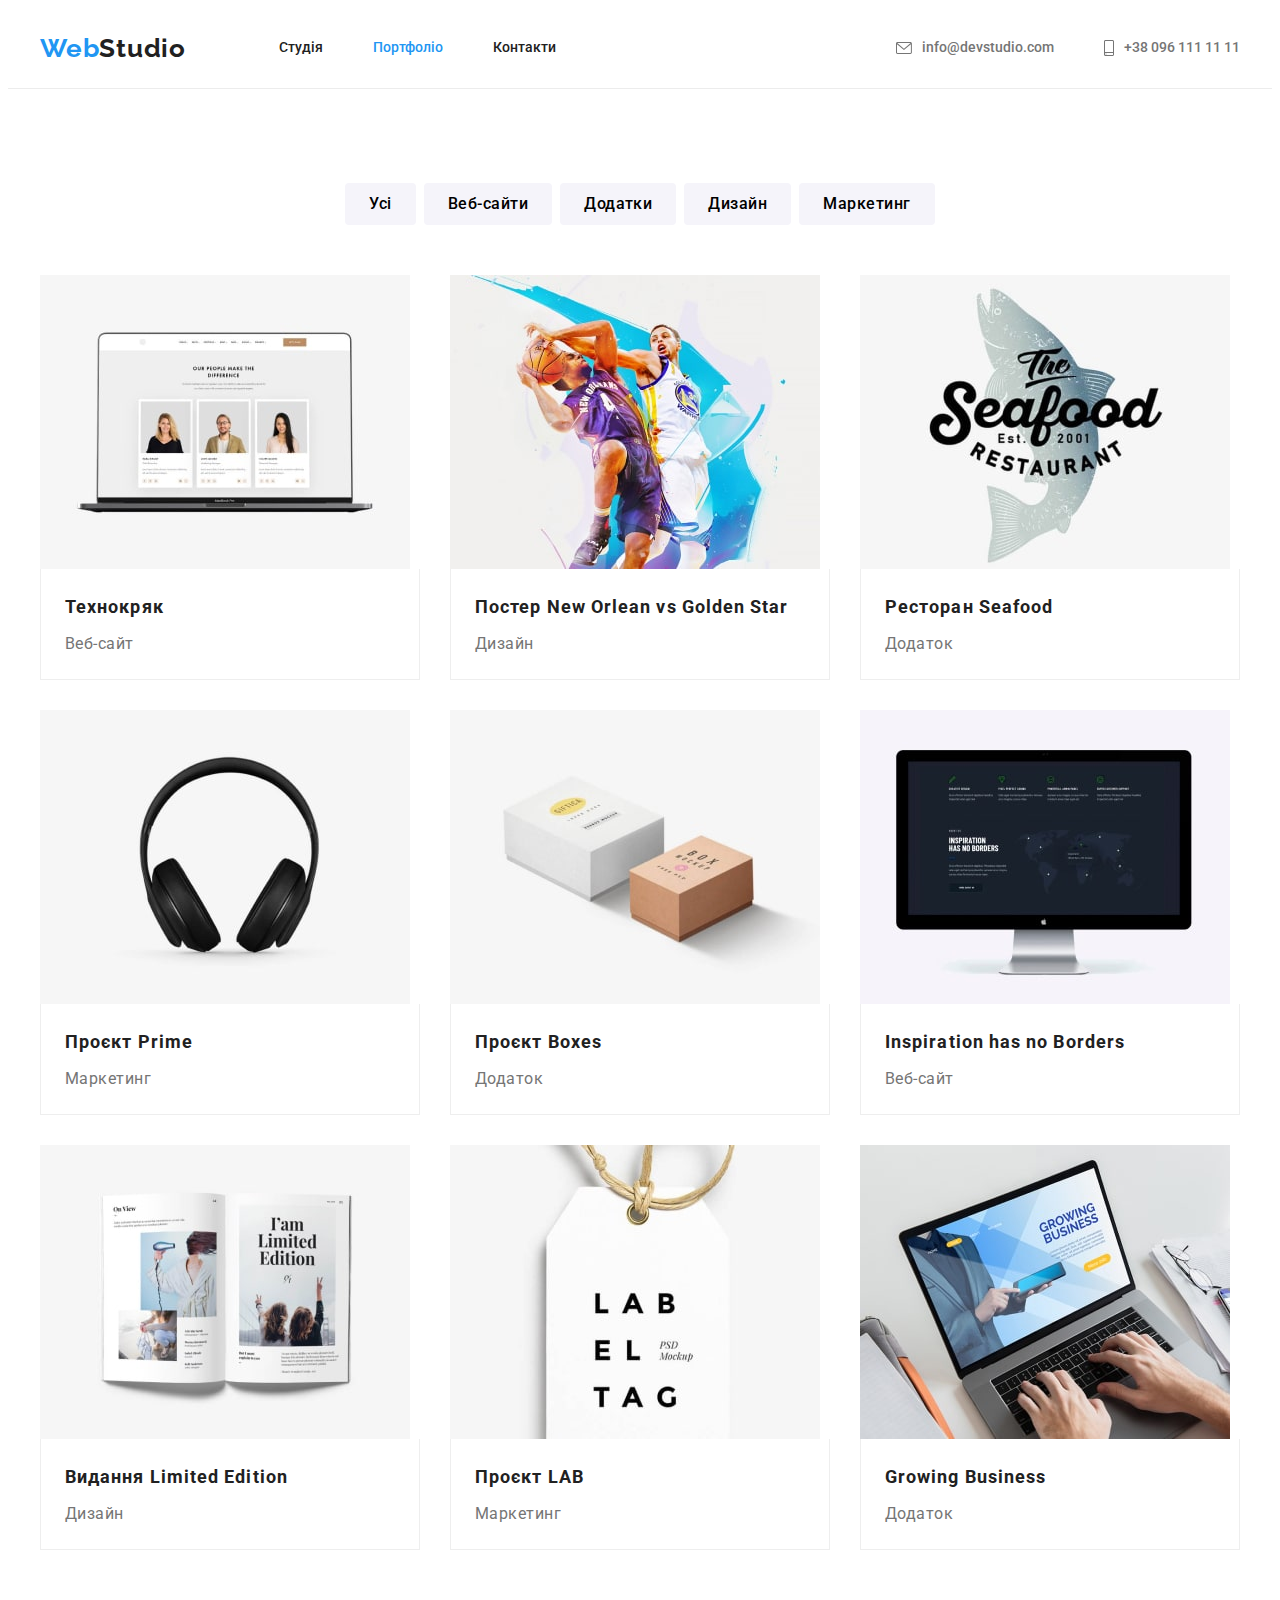
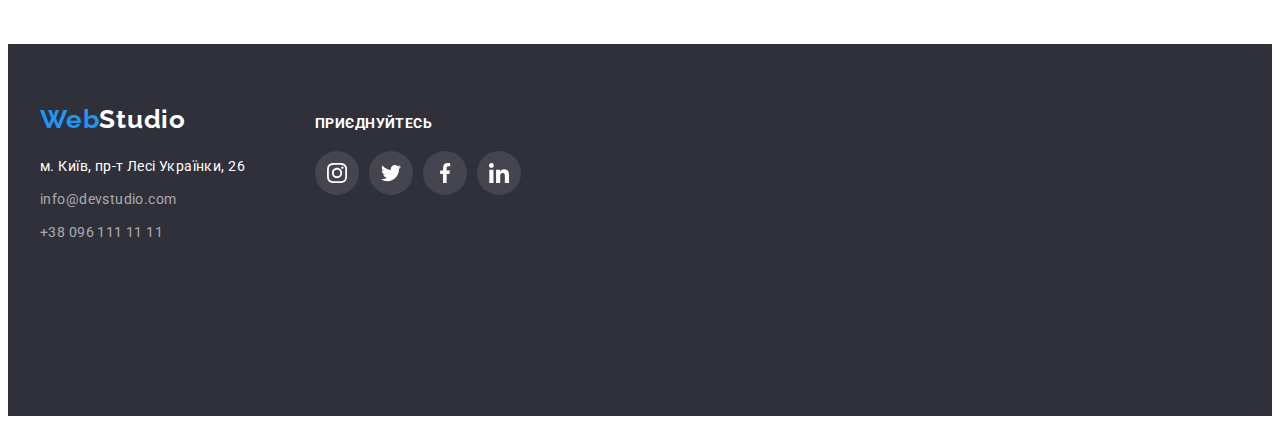
==== portfolio.html @ f84f70e6 "add files" ====
<!DOCTYPE html>
<html lang="uk">
  <head>
    <meta charset="UTF-8" />
    <meta http-equiv="X-UA-Compatible" content="IE=edge" />
    <meta name="viewport" content="width=device-width, initial-scale=1.0" />
    <title>Портфоліо</title>
    <link rel="preconnect" href="https://fonts.googleapis.com" />
    <link rel="preconnect" href="https://fonts.gstatic.com" crossorigin />
    <link
      href="https://fonts.googleapis.com/css2?family=Raleway:wght@700&family=Roboto:wght@400;500;700;900&display=swap"
      rel="stylesheet"
    />
    <link
      rel="stylesheet"
      href="https://cdnjs.cloudflare.com/ajax/libs/modern-normalize/1.1.0/modern-normalize.min.css"
      integrity="sha512-wpPYUAdjBVSE4KJnH1VR1HeZfpl1ub8YT/NKx4PuQ5NmX2tKuGu6U/JRp5y+Y8XG2tV+wKQpNHVUX03MfMFn9Q=="
      crossorigin="anonymous"
      referrerpolicy="no-referrer"
    />
    <link rel="stylesheet" href="./css/styles.css" />
  </head>
  <body>
    <!------------------header------------------->
    <header class="header">
      <div class="container main-nav">
        <nav class="header-navigation main-nav">
          <a class="header-logo" href="./index.html"
            ><span class="part-logo">Web</span>Studio</a
          >
          <ul class="nav-list list">
            <li class="nav-item">
              <a href="./index.html" class="nav-link">Студія</a>
            </li>
            <li class="nav-item">
              <a href="./portfolio.html" class="nav-link current">Портфоліо</a>
            </li>
            <li class="nav-item"><a href="#" class="nav-link">Контакти</a></li>
          </ul>
        </nav>
        <!-------------------contacts header------------------->
        <ul class="header-list list">
          <li class="header-item">
            <a class="header-link" href="mailto:info@devstudio.com">
              <svg class="icon-mail" width="16px" height="12px">
                <use href="./image/symbol-defs.svg#icon-envelope-hover"></use>
              </svg>
              info@devstudio.com</a>
          </li>
          <li class="header-item"> 
            <a class="header-link" href="tel:+380961111111">
              <svg class="icon-smartphone" width="10px" height="16px">
                <use href="./image/symbol-defs.svg#icon-smartphone"></use>
              </svg>
              +38 096 111 11 11</a>
          </li>
        </ul>
      </div>
    </header>
    <main>
      <!------------------section main------------------->
      <section class="section">
        <div class="container">
          <h1 class="visually-hidden">Портфоліо</h1>
          <ul class="list-btn list">
            <li class="item-btn">
              <button type="button" class="btn-filter">Усі</button>
            </li>
            <li class="item-btn">
              <button type="button" class="btn-filter">Веб-сайти</button>
            </li>
            <li class="item-btn">
              <button type="button" class="btn-filter">Додатки</button>
            </li>
            <li class="item-btn">
              <button type="button" class="btn-filter">Дизайн</button>
            </li>
            <li class="item-btn">
              <button type="button" class="btn-filter">Маркетинг</button>
            </li>
          </ul>
          <ul class="list-projects list">
            <li class="item-projects">
              <a class="link-projects" href="#">
                <img src="./image/laptop.jpg" alt="ноутбук" width="370" />
                <div class="cart-content">
                  <h2 class="subtitle-projects title">Технокряк</h2>
                  <p class="text-projects text">Веб-сайт</p>
                </div>
              </a>
            </li>
            <li class="item-projects">
              <a class="link-projects" href="#">
                <img
                  src="./image/players.jpg"
                  alt="два баскетболіста"
                  width="370"
                />
                <div class="cart-content">
                  <h2 class="subtitle-projects title">
                    Постер New Orlean vs Golden Star
                  </h2>
                  <p class="text-projects text">Дизайн</p>
                </div>
              </a>
            </li>
            <li class="item-projects">
              <a class="link-projects" href="#">
                <img
                  src="./image/logotitle.jpg"
                  alt="логотип ресторану"
                  width="370"
                />
                <div class="cart-content">
                  <h2 class="subtitle-projects title">Ресторан Seafood</h2>
                  <p class="text-projects text">Додаток</p>
                </div>
              </a>
            </li>
            <li class="item-projects">
              <a class="link-projects" href="#">
                <img src="./image/headphones.jpg" alt="навушники" width="370" />
                <div class="cart-content">
                  <h2 class="subtitle-projects title">Проєкт Prime</h2>
                  <p class="text-projects text">Маркетинг</p>
                </div>
              </a>
            </li>
            <li class="item-projects">
              <a class="link-projects" href="#">
                <img src="./image/boxes.jpg" alt="дві коробки" width="370" />
                <div class="cart-content">
                  <h2 class="subtitle-projects title">Проєкт Boxes</h2>
                  <p class="text-projects text">Додаток</p>
                </div>
              </a>
            </li>
            <li class="item-projects">
              <a class="link-projects" href="#">
                <img
                  src="./image/monitor.jpg"
                  alt="комп'ютерний монітор"
                  width="370"
                />
                <div class="cart-content">
                  <h2 class="subtitle-projects title">
                    Inspiration has no Borders
                  </h2>
                  <p class="text-projects text">Веб-сайт</p>
                </div>
              </a>
            </li>
            <li class="item-projects">
              <a class="link-projects" href="#">
                <img src="./image/book.jpg" alt="відкрита книга" width="370" />
                <div class="cart-content">
                  <h2 class="subtitle-projects title">
                    Видання Limited Edition
                  </h2>
                  <p class="text-projects text">Дизайн</p>
                </div>
              </a>
            </li>
            <li class="item-projects">
              <a class="link-projects" href="#">
                <img src="./image/lable.jpg" alt="лейба" width="370" />
                <div class="cart-content">
                  <h2 class="subtitle-projects title">Проєкт LAB</h2>
                  <p class="text-projects text">Маркетинг</p>
                </div>
              </a>
            </li>
            <li class="item-projects">
              <a class="link-projects" href="">
                <img
                  src="./image/laptop1.jpg"
                  alt="ноутбук з руками"
                  width="370"
                />
                <div class="cart-content">
                  <h2 class="subtitle-projects title">Growing Business</h2>
                  <p class="text-projects text">Додаток</p>
                </div>
              </a>
            </li>
          </ul>
        </div>
      </section>
    </main>
    <!--contacts footer-->
    <footer class="footer">
      <div class="footer-wrap container">
        <div class="footer-contacts">
          <a class="footer-logo" href="./index.html">
            <span class="footer-part-logo">Web</span>Studio</a>
          <address class="footer-address">
            <ul class="footer-list list">
              <li class="footer-item">
                <a
                  class="address-name"
                  href="https://goo.gl/maps/CPtrU1FHBa2aNyZL9"
                  target="_blank"
                  rel="noopener noreferrer nofollow"
                  >м. Київ, пр-т Лесі Українки, 26</a
                >
              </li>
              <li class="footer-item">
                <a class="footer-link" href="mailto:info@devstudio.com"
                  >info@devstudio.com</a
                >
              </li>
              <li class="footer-item">
                <a class="footer-link" href="tel:+380961111111"
                  >+38 096 111 11 11</a
                >
              </li>
            </ul>
          </address>
        </div>
        <div class="footer-social">
          <h2 class="title-social">Приєднуйтесь</h2>
          <ul class="icon-list-footer list">
            <li class="icon-item-footer item">
              <a class="icon-link-footer link" href="https://www.instagram.com/" target="_blank"
                rel="noopener noreferrer nofollow">
                <svg class="icon-social-footer">
                  <use href="./image/symbol-defs.svg#icon-instagram"></use>
                </svg>
              </a>
            </li>
            <li class="icon-item-footer item">
              <a class="icon-link-footer link" href="https://twitter.com" target="_blank"
                rel="noopener noreferrer nofollow">
                <svg class="icon-social-footer">
                  <use href="./image/symbol-defs.svg#icon-twitter"></use>
                </svg>
              </a>
            </li>
            <li class="icon-item-footer item">
              <a class="icon-link-footer link" href="https://facebook.com" target="_blank"
                rel="noopener noreferrer nofollow">
                <svg class="icon-social-footer">
                  <use href="./image/symbol-defs.svg#icon-facebook"></use>
                </svg>
              </a>
            </li>
            <li class="icon-item-footer item">
              <a class="icon-link-footer link" href="https://www.linkedin.com/" target="_blank"
                rel="noopener noreferrer nofollow">
                <svg class="icon-social-footer">
                  <use href="./image/symbol-defs.svg#icon-linkedin"></use>
                </svg>
              </a>
            </li>
          </ul>
        </div>
      </div>
    </footer>
  </body>
</html>
---- css/styles.css ----
/*html {
  box-sizing: border-box;
}

*,
*::before,
*::after {
  box-sizing: inherit;
}*/

:root {
  --primary-text-color: #212121;
  --secondary-text-color: #757575;
  --transparent-text-color: rgba(255, 255, 255, 0.6);

  --white-color: #ffffff;
  --blue-color: #2196f3;

  --secondary-background-color: #2f303a;
  --section-background-color: #f5f4fa;
  --accent-btn-background-color: #188ce8;

  --border-header-color: #ececec;
  --border-carts-color: #eeeeee;

  --icon-color: #AFB1B8;
  --icon-bgr-soc: rgba(255, 255, 255, 0.1);

  --card-set-gap: 30px;
}

/*------------BODY------------*/
body {
  font-family: "Roboto", sans-serif;
  color: var(--primary-text-color);
  background-color: var(--white-color);
}

img {
  display: block;
  max-width: 100%;
  height: auto;
}

p,
h1,
h2,
h3,
h4,
h5,
h6 {
  margin: 0;
}

ul,
ol {
  margin: 0;
  padding-left: 0;
}

/*-----------Utilities-----------*/

.list {
  list-style-type: none;
}

.container {
  width: 1200px;
  margin-left: auto;
  margin-right: auto;
  padding-left: 15px;
  padding-right: 15px;
  /*background-color: rgb(127, 214, 210);*/

  
}

/*------------HEADER------------*/
.header {
  border-bottom: 1px solid var(--border-header-color);
}

.nav-list .nav-link.current {
  color: var(--blue-color);
}

.main-nav {
  display: flex;
  align-items: center;
}

.header-logo {
  margin-right: 93px;

  font-family: "Raleway", sans-serif;
  font-weight: 700;
  font-size: 26px;
  line-height: 1.19;
  text-decoration: none;
  letter-spacing: 0.03em;
  color: var(--primary-text-color);
}

.part-logo {
  color: var(--blue-color);
}

.nav-list {
  display: flex;
}

.nav-item + .nav-item {
  margin-left: 50px;
}

.nav-link:hover,
.nav-link:focus {
  color: var(--blue-color);
}

.nav-link {
  display: block;
  padding-top: 32px;
  padding-bottom: 32px;

  text-decoration: none;
  font-weight: 500;
  font-size: 14px;
  line-height: 1.14;
  color: var(--primary-text-color);
}

.header-list {
  margin-left: auto;
  display: flex;
  align-items: center;
}

.header-item + .header-item {
  margin-left: 50px;
}

.header-item {
  list-style-type: none;
}

.header-link {
  display: flex;
  align-items: center;
  padding-top: 32px;
  padding-bottom: 32px;
  gap: 10px;

  text-decoration: none;
  font-weight: 500;
  font-size: 14px;
  line-height: 1.14;
  color: var(--secondary-text-color);
  background-size: contain;
}


.icon-mail, .icon-smartphone {
  fill: currentColor;
}

.header-link:hover,
.header-link:focus {
  color: var(--blue-color);
}

/*------------FOOTER-----------*/
.footer {
  background-color: var(--secondary-background-color);
  height: 252px;
  padding-top: 60px;
  padding-bottom: 60px;
}

.footer-wrap {
  display: flex;
  align-items: baseline;
}

.footer-contacts {
  margin-right: 70px;
}

.footer-logo {
  font-family: "Raleway", sans-serif;
  font-weight: 700;
  font-size: 26px;
  line-height: 1.19;
  text-decoration: none;
  letter-spacing: 0.03em;
  color: var(--white-color);
}

.footer-part-logo {
  color: var(--blue-color);
}

.footer-address {
  margin-top: 20px;
}

.address-name:hover,
.address-name:focus {
  color: var(--blue-color);
}

.address-name {
  text-decoration: none;
  font-style: normal;
  font-size: 14px;
  line-height: 1.71;
  letter-spacing: 0.03em;
  color: var(--white-color);
}

.footer-item + .footer-item {
  margin-top: 9px;
}

.footer-item {
  text-decoration: none;
}

.footer-link {
  text-decoration: none;
  font-style: normal;
  font-size: 14px;
  line-height: 1.71;
  letter-spacing: 0.03em;
  color: var(--transparent-text-color);
}

.footer-link:hover,
.footer-link:focus {
  color: var(--blue-color);
}

.title-social {
  margin-bottom: 20px;

  font-weight: 700;
  font-size: 14px;
  line-height: 16px;
  letter-spacing: 0.03em;
  text-transform: uppercase;
  color: var(--white-color);
}

.icon-list-footer {
  display: flex;
  justify-content: space-between;
  gap: 10px;

}

.icon-item-footer {
  display: flex;
  width: 44px;
  height: 44px;
}

.icon-link-footer {
  display: flex;
  align-items: center;
  justify-content: center;
  border-radius: 50%;

  margin-bottom: var(--card-set-gap);
  width: 44px;
  height: 44px;
  color: var(--white-color);
  background-color: var(--icon-bgr-soc);
}

.icon-link-footer:hover,
.icon-link-footer:focus {
  background-color: var(--blue-color);
}

.icon-social-footer {
  fill: currentColor;
  width: 20px;
  height: 20px;
}

/*------------------------------------СТУДІЯ-----------------------------------*/

/*------------HERO------------*/
.hero {
  background-color: #C4C4C4;;
  background-image: linear-gradient(
    rgba(47, 48, 58, 0.4),
    rgba(47, 48, 58, 0.4)), 
    url("../image/Img.jpg"); 
  background-position: center;
  background-size: cover;
  background-repeat: no-repeat;

  max-width: 1600px;

  margin-left: auto;
  margin-right: auto;
  padding-top: 200px;
  padding-bottom: 200px;
  text-align: center;
}

.hero-title {
  flex-wrap: wrap;
  margin-right: auto;
  margin-left: auto;
  margin-bottom: var(--card-set-gap);

  max-width: 696px;
  font-weight: 900;
  font-size: 44px;
  line-height: 1.36;
  text-align: center;
  letter-spacing: 0.06em;
  text-transform: uppercase;
  color: var(--white-color);
}

.hero-btn:hover,
.hero-btn:focus {
  background-color: var(--accent-btn-background-color);
  cursor: pointer;
  border-color: transparent;
}

.hero-btn {
padding: 10px 32px;

  border-radius: 4px;
  border-color: transparent;
  font-family: inherit;
  font-weight: 700;
  font-size: 16px;
  line-height: 1.87;
  letter-spacing: 0.06em;
  color: var(--white-color);
  background-color: var(--blue-color);
}

/*------------------ПРИХОВАНИЙ ЗАГОЛОВОК------------*/
.visually-hidden {
  position: absolute;
  white-space: nowrap;
  width: 1px;
  height: 1px;
  overflow: hidden;
  border: 0;
  padding: 0;
  clip: rect(0 0 0 0);
  clip-path: inset(50%);
  margin: -1px;
}

/*------------OUR FEATURES------------*/
.features {
  padding-top: 94px;
  padding-bottom: 94px;
}

.features-list {
  display: flex;
  flex-wrap: wrap;
}

.features-item + .features-item {
  margin-left: var(--card-set-gap);
}

.features-item {
  list-style-type: none;
  width: 270px;
}

.bgr-icon {
  display: flex;
  align-items: center;
  justify-content: center;
  
  margin-bottom: var(--card-set-gap);
  height: 120px;
  background: var(--section-background-color);
  border-radius: 4px;
}


.features-subtitle {
  margin-bottom: 10px;

  font-size: 14px;
  line-height: 1.14;
  letter-spacing: 0.03em;
  text-transform: uppercase;
}

.features-text {
  font-size: 14px;
  line-height: 1.71;
  letter-spacing: 0.03em;
  color: var(--secondary-text-color);
}

/*------------OUR ACTIVITIES-----------*/
.activities {
  padding-bottom: 94px;
}

.activities-list {
  display: flex;
}

.activities-item + .activities-item {
  margin-left: var(--card-set-gap);
}

.activities-title {
  margin-bottom: 50px;

  font-size: 36px;
  line-height: 1.16;
  text-align: center;
  letter-spacing: 0.03em;
}

.activities-item {
  list-style-type: none;
}

/*------------OUR TEAM-----------*/
.team {
  background-color: var(--section-background-color);
  padding-top: 94px;
  padding-bottom: 94px;
}

.team-list {
  display: flex;
}

.team-item + .team-item {
  margin-left: var(--card-set-gap);
}

.team-title {
  margin-bottom: 50px;

  font-size: 36px;
  line-height: 1.16;
  text-align: center;
  letter-spacing: 0.03em;
}

.team-item {
  list-style-type: none;
  background-color: var(--white-color);
  box-shadow: 0px 1px 3px rgba(0, 0, 0, 0.12), 0px 1px 1px rgba(0, 0, 0, 0.14), 0px 2px 1px rgba(0, 0, 0, 0.2);
}

.name-wrap {
  padding: var(--card-set-gap);
}

.team-name {
  margin-bottom: 10px;

  font-weight: 500;
  font-size: 16px;
  line-height: 1.18;
  text-align: center;
  letter-spacing: 0.03em;
}

.team-position {
  font-size: 16px;
  line-height: 1.18;
  color: var(--secondary-text-color);
  text-align: center;
  letter-spacing: 0.03em;
  margin-bottom: 16px;
}

.icon-list {
display: flex;
justify-content: space-between;
gap: 10px;

}

.icon-item {
  display: flex;
  width: 44px;
  height: 44px;
}

.icon-link {
  display: flex;
  align-items: center;
  justify-content: center;
  border-radius: 50%;

  width: 44px;
  height: 44px;
  color: var(--icon-color);
}

.icon-link:hover,
.icon-link:focus {
  background-color: var(--blue-color);
  color: var(--white-color);
}  

.icon-social-team {
  fill: currentColor;
  width: 20px;
  height: 20px;
}

/*----------Regular customers------------------*/

.customers {
  padding-top: 94px;
  padding-bottom: 94px;
}

.title-customers {
  margin-bottom: 50px;

  font-weight: 700;
  font-size: 36px;
  line-height: 42px;
  text-align: center;
  letter-spacing: 0.03em;
}

.list-customers {
  display: flex;
  justify-content: center;
  margin-right: auto;
  margin-left: auto;
}

.item-customers + .item-customers {
  margin-left: var(--card-set-gap);
}

.link-customers {
  display: flex;
  align-items: center;
  justify-content: center;
  width: 170px;
  height: 92px;
  border: 1px solid var(--icon-color);
  border-radius: 4px;
  color: var(--icon-color);
}

.link-customers:hover,
.link-customers:focus {
border-color: var(--blue-color);
color: var(--blue-color);
}

.icon-customers {
  fill: currentColor;
  width: 106px;
  height: 60px;
}



/*----------------------------------ПОРТФОЛІО--------------------------------*/

/*----------section main-------------*/
.section {
  padding-top: 94px;
  padding-bottom: 94px;
}

.list-btn {
  display: flex;
  align-items: center;
  justify-content: center;
  margin-right: auto;
  margin-left: auto;
  margin-bottom: 50px;

  list-style-type: none;
}

.item-btn + .item-btn {
  margin-left: 8px;
}

.btn-filter:hover,
.btn-filter:focus {
  background-color: var(--blue-color);
  color: var(--white-color);
  cursor: pointer;
  border-color: transparent;
  box-shadow: 0px 3px 1px rgba(0, 0, 0, 0.1), 0px 1px 2px rgba(0, 0, 0, 0.08), 0px 2px 2px rgba(0, 0, 0, 0.12);
}

.list-btn .btn-filter.current {
  background-color: var(--blue-color);
}

.btn-filter {
  border-radius: 4px;
  border-color: transparent;
  padding: 6px 22px;

  font-family: inherit;
  font-weight: 500;
  font-size: 16px;
  line-height: 1.62;
  text-align: center;
  letter-spacing: 0.03em;
  background-color: var(--section-background-color);
}

.list-projects {
  display: flex;
  flex-wrap: wrap;
  list-style-type: none;

  margin-left: calc(-1 * var(--card-set-gap));
  margin-top: calc(-1 * var(--card-set-gap));
}

.item-projects {
  flex-basis: calc(100% / 3 - var(--card-set-gap));

  margin-left: var(--card-set-gap);
  margin-top: var(--card-set-gap);
}

.link-projects {
  display: block;
  text-decoration: none;
}

.cart-content {
  padding: 20px 24px;  
  border-left: 1px solid var(--border-carts-color);
  border-right: 1px solid var(--border-carts-color);
  border-bottom: 1px solid var(--border-carts-color);
}

.link-projects:focus,
.link-projects:hover {
  box-shadow: 0px 1px 1px rgba(0, 0, 0, 0.12), 0px 4px 4px rgba(0, 0, 0, 0.06), 1px 4px 6px rgba(0, 0, 0, 0.16);
}

.subtitle-projects {
  margin-bottom: 4px;
  font-size: 18px;
  line-height: 2;
  letter-spacing: 0.06em;
  color: var(--primary-text-color);
}

.text-projects {
  font-size: 16px;
  line-height: 1.88;
  letter-spacing: 0.03em;
  color: var(--secondary-text-color);
}
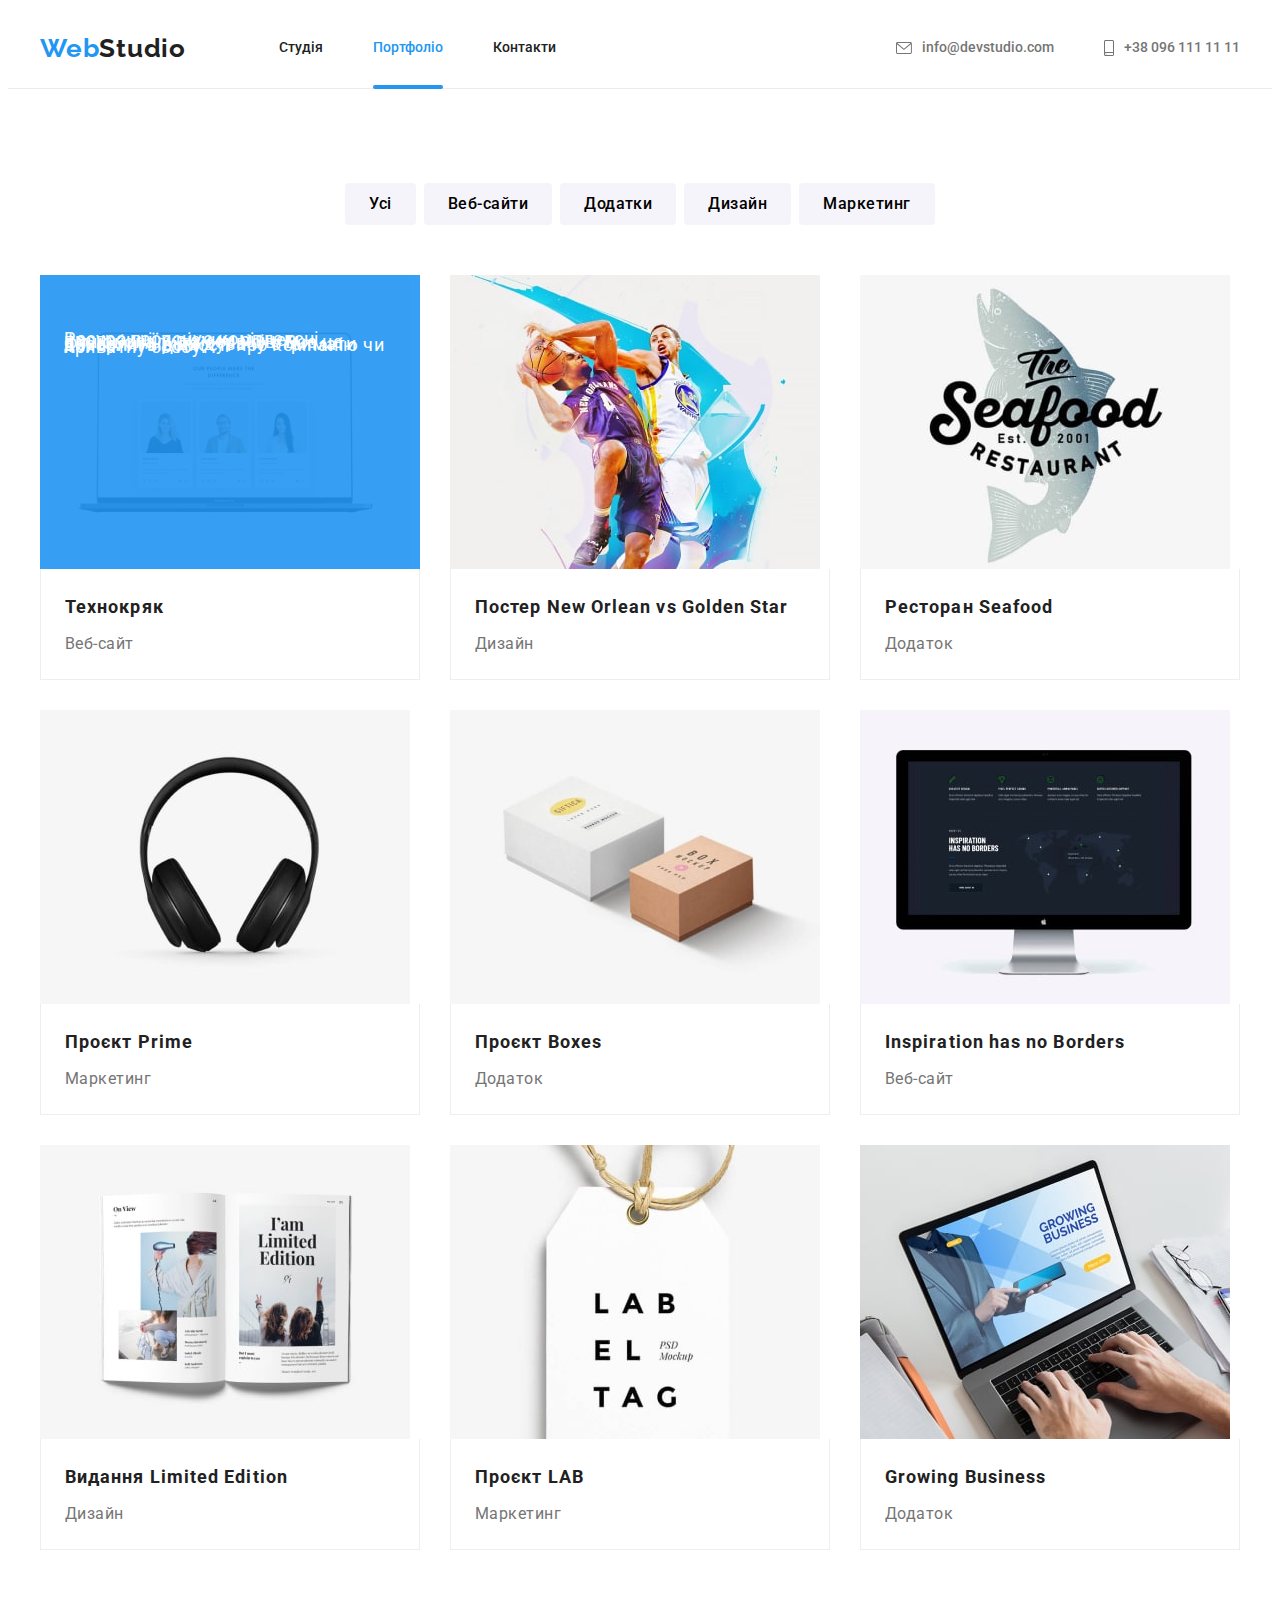
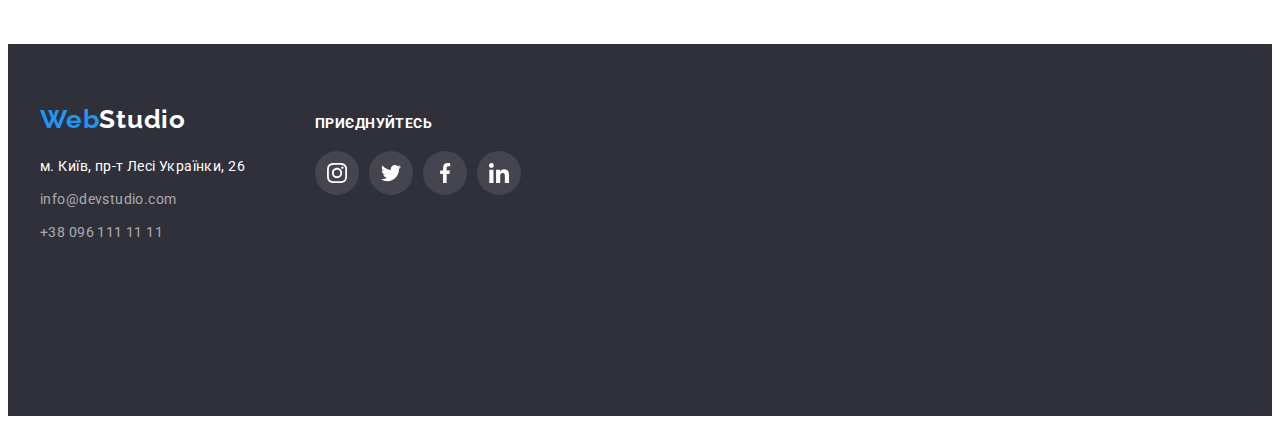
==== commit 4ba37e4f: "add animation" ====
--- a/portfolio.html
+++ b/portfolio.html
@@ -45,14 +45,16 @@
               <svg class="icon-mail" width="16px" height="12px">
                 <use href="./image/symbol-defs.svg#icon-envelope-hover"></use>
               </svg>
-              info@devstudio.com</a>
+              info@devstudio.com</a
+            >
           </li>
-          <li class="header-item"> 
+          <li class="header-item">
             <a class="header-link" href="tel:+380961111111">
               <svg class="icon-smartphone" width="10px" height="16px">
                 <use href="./image/symbol-defs.svg#icon-smartphone"></use>
               </svg>
-              +38 096 111 11 11</a>
+              +38 096 111 11 11</a
+            >
           </li>
         </ul>
       </div>
@@ -82,7 +84,14 @@
           <ul class="list-projects list">
             <li class="item-projects">
               <a class="link-projects" href="#">
-                <img src="./image/laptop.jpg" alt="ноутбук" width="370" />
+                <div class="projects-wrap">
+                  <img src="./image/laptop.jpg" alt="ноутбук" width="370" />
+                  <p class="projects-link-text">
+                    Ресурс пропонує комплексні пропозиції з різним рівнем
+                    функціоналу та сервісів. Все це дозволить відвідувачу
+                    отримати вичерпні відомості про компанію чи приватну особу.
+                  </p>
+                </div>
                 <div class="cart-content">
                   <h2 class="subtitle-projects title">Технокряк</h2>
                   <p class="text-projects text">Веб-сайт</p>
@@ -192,7 +201,8 @@
       <div class="footer-wrap container">
         <div class="footer-contacts">
           <a class="footer-logo" href="./index.html">
-            <span class="footer-part-logo">Web</span>Studio</a>
+            <span class="footer-part-logo">Web</span>Studio</a
+          >
           <address class="footer-address">
             <ul class="footer-list list">
               <li class="footer-item">
@@ -221,32 +231,48 @@
           <h2 class="title-social">Приєднуйтесь</h2>
           <ul class="icon-list-footer list">
             <li class="icon-item-footer item">
-              <a class="icon-link-footer link" href="https://www.instagram.com/" target="_blank"
-                rel="noopener noreferrer nofollow">
+              <a
+                class="icon-link-footer link"
+                href="https://www.instagram.com/"
+                target="_blank"
+                rel="noopener noreferrer nofollow"
+              >
                 <svg class="icon-social-footer">
                   <use href="./image/symbol-defs.svg#icon-instagram"></use>
                 </svg>
               </a>
             </li>
             <li class="icon-item-footer item">
-              <a class="icon-link-footer link" href="https://twitter.com" target="_blank"
-                rel="noopener noreferrer nofollow">
+              <a
+                class="icon-link-footer link"
+                href="https://twitter.com"
+                target="_blank"
+                rel="noopener noreferrer nofollow"
+              >
                 <svg class="icon-social-footer">
                   <use href="./image/symbol-defs.svg#icon-twitter"></use>
                 </svg>
               </a>
             </li>
             <li class="icon-item-footer item">
-              <a class="icon-link-footer link" href="https://facebook.com" target="_blank"
-                rel="noopener noreferrer nofollow">
+              <a
+                class="icon-link-footer link"
+                href="https://facebook.com"
+                target="_blank"
+                rel="noopener noreferrer nofollow"
+              >
                 <svg class="icon-social-footer">
                   <use href="./image/symbol-defs.svg#icon-facebook"></use>
                 </svg>
               </a>
             </li>
             <li class="icon-item-footer item">
-              <a class="icon-link-footer link" href="https://www.linkedin.com/" target="_blank"
-                rel="noopener noreferrer nofollow">
+              <a
+                class="icon-link-footer link"
+                href="https://www.linkedin.com/"
+                target="_blank"
+                rel="noopener noreferrer nofollow"
+              >
                 <svg class="icon-social-footer">
                   <use href="./image/symbol-defs.svg#icon-linkedin"></use>
                 </svg>
--- a/css/styles.css
+++ b/css/styles.css
@@ -23,10 +23,11 @@
   --border-header-color: #ececec;
   --border-carts-color: #eeeeee;
 
-  --icon-color: #AFB1B8;
+  --icon-color: #afb1b8;
   --icon-bgr-soc: rgba(255, 255, 255, 0.1);
 
   --card-set-gap: 30px;
+  --card-background-color: rgba(33, 150, 243, 0.9);
 }
 
 /*------------BODY------------*/
@@ -71,8 +72,6 @@
   padding-left: 15px;
   padding-right: 15px;
   /*background-color: rgb(127, 214, 210);*/
-
-  
 }
 
 /*------------HEADER------------*/
@@ -123,11 +122,26 @@
   padding-top: 32px;
   padding-bottom: 32px;
 
+  position: relative;
+
   text-decoration: none;
   font-weight: 500;
   font-size: 14px;
   line-height: 1.14;
   color: var(--primary-text-color);
+  transition: color 250ms cubic-bezier(0.4, 0, 0.2, 1);
+}
+
+.nav-link.current::after {
+  content: "";
+  position: absolute;
+  width: 100%;
+  height: 4px;
+  background-color: var(--blue-color);
+  border-radius: 2px;
+  left: 0;
+  /* top: 96% */
+  bottom: -1%;
 }
 
 .header-list {
@@ -157,10 +171,11 @@
   line-height: 1.14;
   color: var(--secondary-text-color);
   background-size: contain;
-}
-
-
-.icon-mail, .icon-smartphone {
+  transition: color 250ms cubic-bezier(0.4, 0, 0.2, 1);
+}
+
+.icon-mail,
+.icon-smartphone {
   fill: currentColor;
 }
 
@@ -216,6 +231,7 @@
   line-height: 1.71;
   letter-spacing: 0.03em;
   color: var(--white-color);
+  transition: color 250ms cubic-bezier(0.4, 0, 0.2, 1);
 }
 
 .footer-item + .footer-item {
@@ -233,6 +249,7 @@
   line-height: 1.71;
   letter-spacing: 0.03em;
   color: var(--transparent-text-color);
+  transition: color 250ms cubic-bezier(0.4, 0, 0.2, 1);
 }
 
 .footer-link:hover,
@@ -255,7 +272,6 @@
   display: flex;
   justify-content: space-between;
   gap: 10px;
-
 }
 
 .icon-item-footer {
@@ -275,6 +291,7 @@
   height: 44px;
   color: var(--white-color);
   background-color: var(--icon-bgr-soc);
+  transition: background-color 250ms cubic-bezier(0.4, 0, 0.2, 1);
 }
 
 .icon-link-footer:hover,
@@ -292,11 +309,12 @@
 
 /*------------HERO------------*/
 .hero {
-  background-color: #C4C4C4;;
+  background-color: #c4c4c4;
   background-image: linear-gradient(
-    rgba(47, 48, 58, 0.4),
-    rgba(47, 48, 58, 0.4)), 
-    url("../image/Img.jpg"); 
+      rgba(47, 48, 58, 0.4),
+      rgba(47, 48, 58, 0.4)
+    ),
+    url("../image/Img.jpg");
   background-position: center;
   background-size: cover;
   background-repeat: no-repeat;
@@ -334,7 +352,7 @@
 }
 
 .hero-btn {
-padding: 10px 32px;
+  padding: 10px 32px;
 
   border-radius: 4px;
   border-color: transparent;
@@ -345,6 +363,7 @@
   letter-spacing: 0.06em;
   color: var(--white-color);
   background-color: var(--blue-color);
+  transition: background-color 250ms cubic-bezier(0.4, 0, 0.2, 1);
 }
 
 /*------------------ПРИХОВАНИЙ ЗАГОЛОВОК------------*/
@@ -385,13 +404,12 @@
   display: flex;
   align-items: center;
   justify-content: center;
-  
+
   margin-bottom: var(--card-set-gap);
   height: 120px;
   background: var(--section-background-color);
   border-radius: 4px;
 }
-
 
 .features-subtitle {
   margin-bottom: 10px;
@@ -462,7 +480,8 @@
 .team-item {
   list-style-type: none;
   background-color: var(--white-color);
-  box-shadow: 0px 1px 3px rgba(0, 0, 0, 0.12), 0px 1px 1px rgba(0, 0, 0, 0.14), 0px 2px 1px rgba(0, 0, 0, 0.2);
+  box-shadow: 0px 1px 3px rgba(0, 0, 0, 0.12), 0px 1px 1px rgba(0, 0, 0, 0.14),
+    0px 2px 1px rgba(0, 0, 0, 0.2);
 }
 
 .name-wrap {
@@ -489,10 +508,9 @@
 }
 
 .icon-list {
-display: flex;
-justify-content: space-between;
-gap: 10px;
-
+  display: flex;
+  justify-content: space-between;
+  gap: 10px;
 }
 
 .icon-item {
@@ -510,13 +528,16 @@
   width: 44px;
   height: 44px;
   color: var(--icon-color);
+
+  transition: color 250ms cubic-bezier(0.4, 0, 0.2, 1),
+    background-color 250ms cubic-bezier(0.4, 0, 0.2, 1);
 }
 
 .icon-link:hover,
 .icon-link:focus {
   background-color: var(--blue-color);
   color: var(--white-color);
-}  
+}
 
 .icon-social-team {
   fill: currentColor;
@@ -561,12 +582,15 @@
   border: 1px solid var(--icon-color);
   border-radius: 4px;
   color: var(--icon-color);
+
+  transition: border 250ms cubic-bezier(0.4, 0, 0.2, 1),
+    color 250ms cubic-bezier(0.4, 0, 0.2, 1);
 }
 
 .link-customers:hover,
 .link-customers:focus {
-border-color: var(--blue-color);
-color: var(--blue-color);
+  border-color: var(--blue-color);
+  color: var(--blue-color);
 }
 
 .icon-customers {
@@ -574,8 +598,6 @@
   width: 106px;
   height: 60px;
 }
-
-
 
 /*----------------------------------ПОРТФОЛІО--------------------------------*/
 
@@ -598,6 +620,25 @@
 
 .item-btn + .item-btn {
   margin-left: 8px;
+}
+
+.btn-filter {
+  display: block;
+  border-radius: 4px;
+  border-color: transparent;
+  padding: 6px 22px;
+
+  font-family: inherit;
+  font-weight: 500;
+  font-size: 16px;
+  line-height: 1.62;
+  text-align: center;
+  letter-spacing: 0.03em;
+  background-color: var(--section-background-color);
+
+  transition: background-color 250ms cubic-bezier(0.4, 0, 0.2, 1),
+    color 250ms cubic-bezier(0.4, 0, 0.2, 1),
+    box-shadow 250ms cubic-bezier(0.4, 0, 0.2, 1);
 }
 
 .btn-filter:hover,
@@ -606,25 +647,12 @@
   color: var(--white-color);
   cursor: pointer;
   border-color: transparent;
-  box-shadow: 0px 3px 1px rgba(0, 0, 0, 0.1), 0px 1px 2px rgba(0, 0, 0, 0.08), 0px 2px 2px rgba(0, 0, 0, 0.12);
+  box-shadow: 0px 3px 1px rgba(0, 0, 0, 0.1), 0px 1px 2px rgba(0, 0, 0, 0.08),
+    0px 2px 2px rgba(0, 0, 0, 0.12);
 }
 
 .list-btn .btn-filter.current {
   background-color: var(--blue-color);
-}
-
-.btn-filter {
-  border-radius: 4px;
-  border-color: transparent;
-  padding: 6px 22px;
-
-  font-family: inherit;
-  font-weight: 500;
-  font-size: 16px;
-  line-height: 1.62;
-  text-align: center;
-  letter-spacing: 0.03em;
-  background-color: var(--section-background-color);
 }
 
 .list-projects {
@@ -646,18 +674,42 @@
 .link-projects {
   display: block;
   text-decoration: none;
-}
+  transition: box-shadow 250ms cubic-bezier(0.4, 0, 0.2, 1);
+}
+
+.projects-wrap {
+  position: relative;
+  overflow: hidden;
+}
+
+.projects-link-text {
+position: absolute;
+top: 0;
+left: 0;
+padding: 63px 24px;
+
+display: flex;
+height: 100%;
+font-size: 18px;
+line-height: 1.56px;
+letter-spacing: 0.03em;
+color: var(--white-color);
+background-color: var(--card-background-color);
+}
+
 
 .cart-content {
-  padding: 20px 24px;  
+  padding: 20px 24px;
   border-left: 1px solid var(--border-carts-color);
   border-right: 1px solid var(--border-carts-color);
   border-bottom: 1px solid var(--border-carts-color);
+  
 }
 
 .link-projects:focus,
 .link-projects:hover {
-  box-shadow: 0px 1px 1px rgba(0, 0, 0, 0.12), 0px 4px 4px rgba(0, 0, 0, 0.06), 1px 4px 6px rgba(0, 0, 0, 0.16);
+  box-shadow: 0px 1px 1px rgba(0, 0, 0, 0.12), 0px 4px 4px rgba(0, 0, 0, 0.06),
+    1px 4px 6px rgba(0, 0, 0, 0.16);
 }
 
 .subtitle-projects {
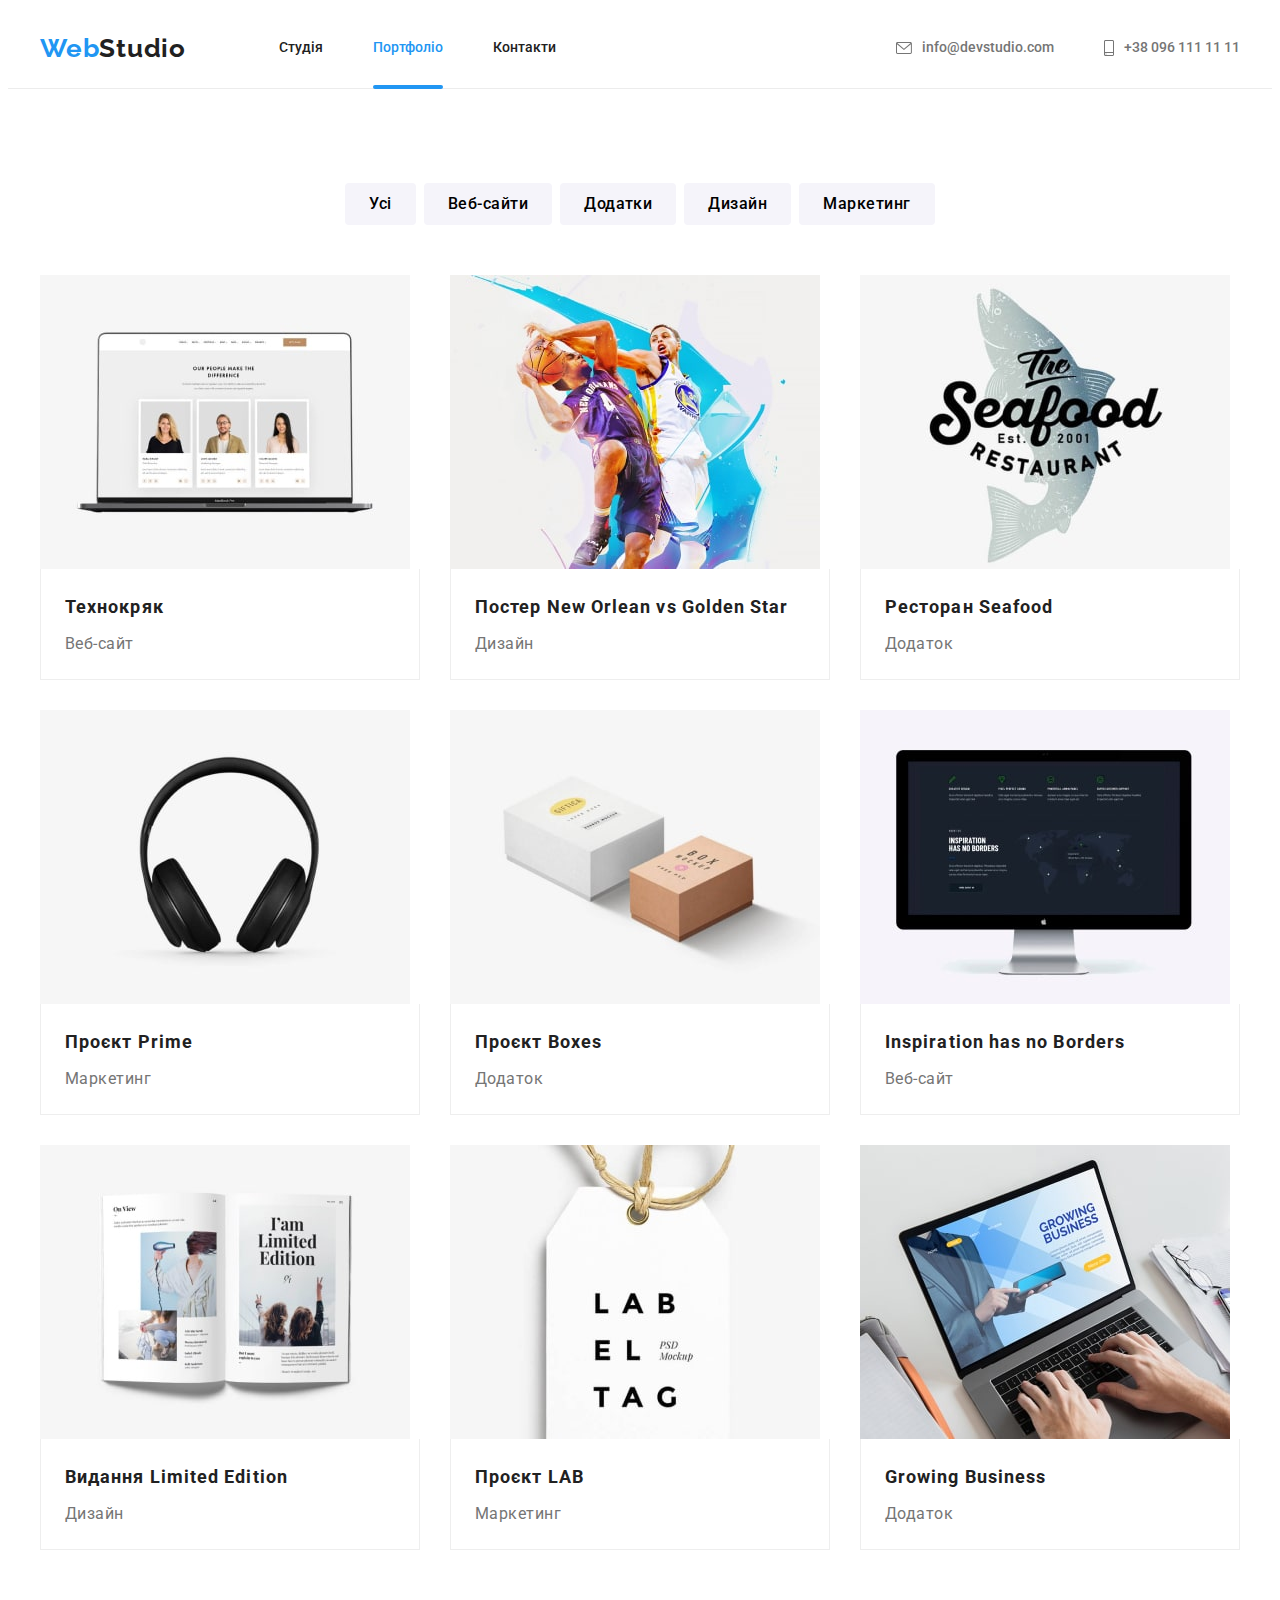
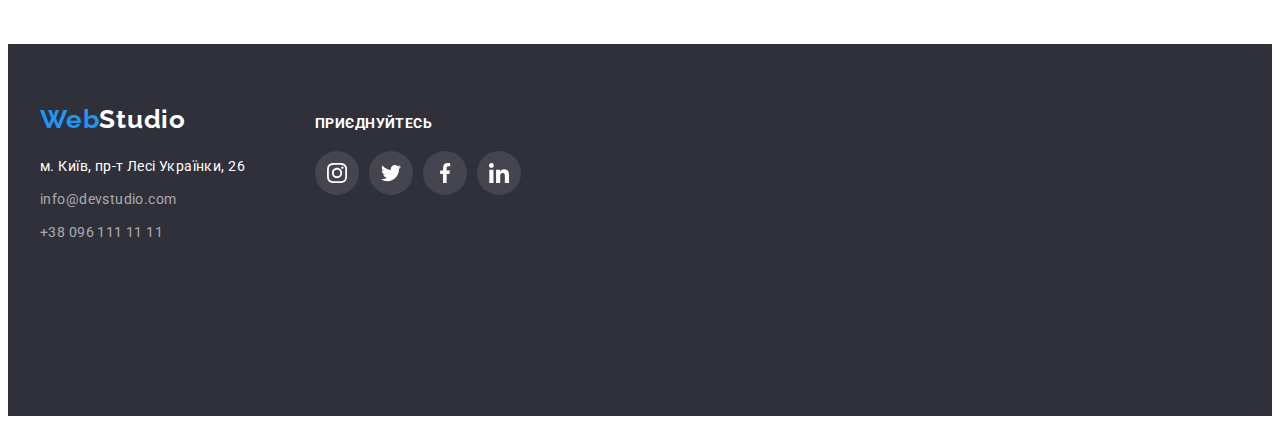
==== commit 54f97eeb: "add cart-dec" ====
--- a/portfolio.html
+++ b/portfolio.html
@@ -100,11 +100,17 @@
             </li>
             <li class="item-projects">
               <a class="link-projects" href="#">
+                <div class="projects-wrap">
                 <img
                   src="./image/players.jpg"
                   alt="два баскетболіста"
                   width="370"
                 />
+                <p class="projects-link-text">
+                  Ресурс пропонує комплексні пропозиції з різним рівнем
+                  функціоналу та сервісів. Все це дозволить відвідувачу
+                  отримати вичерпні відомості про компанію чи приватну особу.
+                </p></div>
                 <div class="cart-content">
                   <h2 class="subtitle-projects title">
                     Постер New Orlean vs Golden Star
@@ -115,11 +121,17 @@
             </li>
             <li class="item-projects">
               <a class="link-projects" href="#">
+                <div class="projects-wrap">
                 <img
                   src="./image/logotitle.jpg"
                   alt="логотип ресторану"
                   width="370"
                 />
+                <p class="projects-link-text">
+                  Ресурс пропонує комплексні пропозиції з різним рівнем
+                  функціоналу та сервісів. Все це дозволить відвідувачу
+                  отримати вичерпні відомості про компанію чи приватну особу.
+                </p></div>
                 <div class="cart-content">
                   <h2 class="subtitle-projects title">Ресторан Seafood</h2>
                   <p class="text-projects text">Додаток</p>
@@ -128,7 +140,13 @@
             </li>
             <li class="item-projects">
               <a class="link-projects" href="#">
+                <div class="projects-wrap">
                 <img src="./image/headphones.jpg" alt="навушники" width="370" />
+                <p class="projects-link-text">
+                  Ресурс пропонує комплексні пропозиції з різним рівнем
+                  функціоналу та сервісів. Все це дозволить відвідувачу
+                  отримати вичерпні відомості про компанію чи приватну особу.
+                </p></div>
                 <div class="cart-content">
                   <h2 class="subtitle-projects title">Проєкт Prime</h2>
                   <p class="text-projects text">Маркетинг</p>
@@ -137,7 +155,13 @@
             </li>
             <li class="item-projects">
               <a class="link-projects" href="#">
+                <div class="projects-wrap">
                 <img src="./image/boxes.jpg" alt="дві коробки" width="370" />
+                <p class="projects-link-text">
+                  Ресурс пропонує комплексні пропозиції з різним рівнем
+                  функціоналу та сервісів. Все це дозволить відвідувачу
+                  отримати вичерпні відомості про компанію чи приватну особу.
+                </p></div>
                 <div class="cart-content">
                   <h2 class="subtitle-projects title">Проєкт Boxes</h2>
                   <p class="text-projects text">Додаток</p>
@@ -146,11 +170,17 @@
             </li>
             <li class="item-projects">
               <a class="link-projects" href="#">
+                <div class="projects-wrap">
                 <img
                   src="./image/monitor.jpg"
                   alt="комп'ютерний монітор"
                   width="370"
                 />
+                <p class="projects-link-text">
+                  Ресурс пропонує комплексні пропозиції з різним рівнем
+                  функціоналу та сервісів. Все це дозволить відвідувачу
+                  отримати вичерпні відомості про компанію чи приватну особу.
+                </p></div>
                 <div class="cart-content">
                   <h2 class="subtitle-projects title">
                     Inspiration has no Borders
@@ -161,7 +191,13 @@
             </li>
             <li class="item-projects">
               <a class="link-projects" href="#">
+                <div class="projects-wrap">
                 <img src="./image/book.jpg" alt="відкрита книга" width="370" />
+                <p class="projects-link-text">
+                  Ресурс пропонує комплексні пропозиції з різним рівнем
+                  функціоналу та сервісів. Все це дозволить відвідувачу
+                  отримати вичерпні відомості про компанію чи приватну особу.
+                </p></div>
                 <div class="cart-content">
                   <h2 class="subtitle-projects title">
                     Видання Limited Edition
@@ -172,7 +208,13 @@
             </li>
             <li class="item-projects">
               <a class="link-projects" href="#">
+                <div class="projects-wrap">
                 <img src="./image/lable.jpg" alt="лейба" width="370" />
+                <p class="projects-link-text">
+                  Ресурс пропонує комплексні пропозиції з різним рівнем
+                  функціоналу та сервісів. Все це дозволить відвідувачу
+                  отримати вичерпні відомості про компанію чи приватну особу.
+                </p></div>
                 <div class="cart-content">
                   <h2 class="subtitle-projects title">Проєкт LAB</h2>
                   <p class="text-projects text">Маркетинг</p>
@@ -181,11 +223,17 @@
             </li>
             <li class="item-projects">
               <a class="link-projects" href="">
+                <div class="projects-wrap">
                 <img
                   src="./image/laptop1.jpg"
                   alt="ноутбук з руками"
                   width="370"
                 />
+                <p class="projects-link-text">
+                  Ресурс пропонує комплексні пропозиції з різним рівнем
+                  функціоналу та сервісів. Все це дозволить відвідувачу
+                  отримати вичерпні відомості про компанію чи приватну особу.
+                </p></div>
                 <div class="cart-content">
                   <h2 class="subtitle-projects title">Growing Business</h2>
                   <p class="text-projects text">Додаток</p>
--- a/css/styles.css
+++ b/css/styles.css
@@ -688,15 +688,19 @@
 left: 0;
 padding: 63px 24px;
 
-display: flex;
 height: 100%;
 font-size: 18px;
-line-height: 1.56px;
+line-height: 1.56;
 letter-spacing: 0.03em;
 color: var(--white-color);
 background-color: var(--card-background-color);
-}
-
+transform: translateY(100%);
+transition: transform 250ms cubic-bezier(0.4, 0, 0.2, 1);
+}
+
+.item-projects:hover .projects-link-text {
+  transform: translateY(0);
+}
 
 .cart-content {
   padding: 20px 24px;
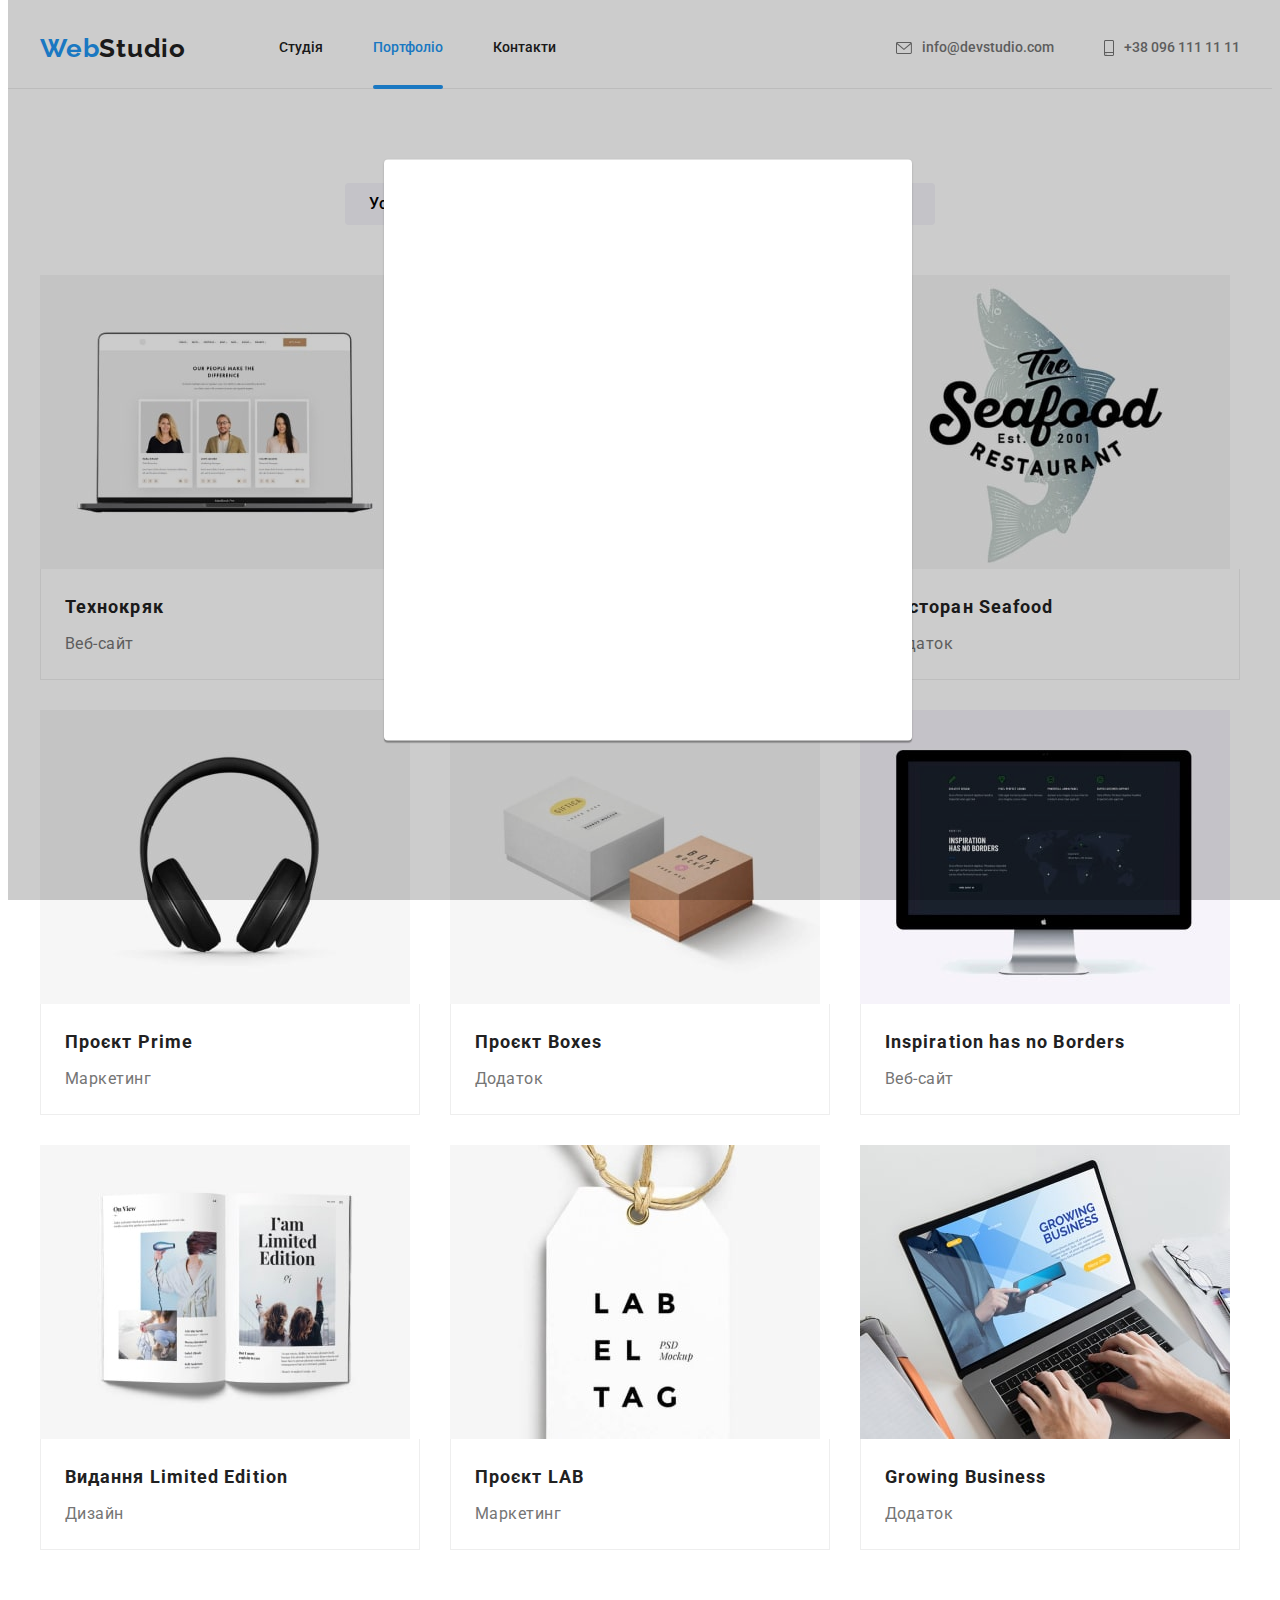
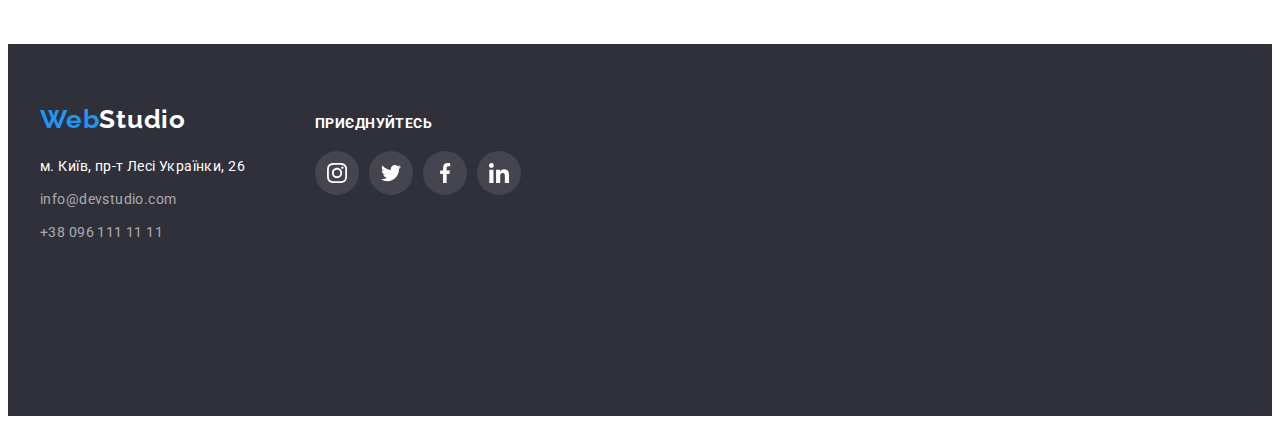
==== commit afbc6401: "add modal win" ====
--- a/portfolio.html
+++ b/portfolio.html
@@ -101,16 +101,17 @@
             <li class="item-projects">
               <a class="link-projects" href="#">
                 <div class="projects-wrap">
-                <img
-                  src="./image/players.jpg"
-                  alt="два баскетболіста"
-                  width="370"
-                />
-                <p class="projects-link-text">
-                  Ресурс пропонує комплексні пропозиції з різним рівнем
-                  функціоналу та сервісів. Все це дозволить відвідувачу
-                  отримати вичерпні відомості про компанію чи приватну особу.
-                </p></div>
+                  <img
+                    src="./image/players.jpg"
+                    alt="два баскетболіста"
+                    width="370"
+                  />
+                  <p class="projects-link-text">
+                    Ресурс пропонує комплексні пропозиції з різним рівнем
+                    функціоналу та сервісів. Все це дозволить відвідувачу
+                    отримати вичерпні відомості про компанію чи приватну особу.
+                  </p>
+                </div>
                 <div class="cart-content">
                   <h2 class="subtitle-projects title">
                     Постер New Orlean vs Golden Star
@@ -122,16 +123,17 @@
             <li class="item-projects">
               <a class="link-projects" href="#">
                 <div class="projects-wrap">
-                <img
-                  src="./image/logotitle.jpg"
-                  alt="логотип ресторану"
-                  width="370"
-                />
-                <p class="projects-link-text">
-                  Ресурс пропонує комплексні пропозиції з різним рівнем
-                  функціоналу та сервісів. Все це дозволить відвідувачу
-                  отримати вичерпні відомості про компанію чи приватну особу.
-                </p></div>
+                  <img
+                    src="./image/logotitle.jpg"
+                    alt="логотип ресторану"
+                    width="370"
+                  />
+                  <p class="projects-link-text">
+                    Ресурс пропонує комплексні пропозиції з різним рівнем
+                    функціоналу та сервісів. Все це дозволить відвідувачу
+                    отримати вичерпні відомості про компанію чи приватну особу.
+                  </p>
+                </div>
                 <div class="cart-content">
                   <h2 class="subtitle-projects title">Ресторан Seafood</h2>
                   <p class="text-projects text">Додаток</p>
@@ -141,12 +143,17 @@
             <li class="item-projects">
               <a class="link-projects" href="#">
                 <div class="projects-wrap">
-                <img src="./image/headphones.jpg" alt="навушники" width="370" />
-                <p class="projects-link-text">
-                  Ресурс пропонує комплексні пропозиції з різним рівнем
-                  функціоналу та сервісів. Все це дозволить відвідувачу
-                  отримати вичерпні відомості про компанію чи приватну особу.
-                </p></div>
+                  <img
+                    src="./image/headphones.jpg"
+                    alt="навушники"
+                    width="370"
+                  />
+                  <p class="projects-link-text">
+                    Ресурс пропонує комплексні пропозиції з різним рівнем
+                    функціоналу та сервісів. Все це дозволить відвідувачу
+                    отримати вичерпні відомості про компанію чи приватну особу.
+                  </p>
+                </div>
                 <div class="cart-content">
                   <h2 class="subtitle-projects title">Проєкт Prime</h2>
                   <p class="text-projects text">Маркетинг</p>
@@ -156,12 +163,13 @@
             <li class="item-projects">
               <a class="link-projects" href="#">
                 <div class="projects-wrap">
-                <img src="./image/boxes.jpg" alt="дві коробки" width="370" />
-                <p class="projects-link-text">
-                  Ресурс пропонує комплексні пропозиції з різним рівнем
-                  функціоналу та сервісів. Все це дозволить відвідувачу
-                  отримати вичерпні відомості про компанію чи приватну особу.
-                </p></div>
+                  <img src="./image/boxes.jpg" alt="дві коробки" width="370" />
+                  <p class="projects-link-text">
+                    Ресурс пропонує комплексні пропозиції з різним рівнем
+                    функціоналу та сервісів. Все це дозволить відвідувачу
+                    отримати вичерпні відомості про компанію чи приватну особу.
+                  </p>
+                </div>
                 <div class="cart-content">
                   <h2 class="subtitle-projects title">Проєкт Boxes</h2>
                   <p class="text-projects text">Додаток</p>
@@ -171,16 +179,17 @@
             <li class="item-projects">
               <a class="link-projects" href="#">
                 <div class="projects-wrap">
-                <img
-                  src="./image/monitor.jpg"
-                  alt="комп'ютерний монітор"
-                  width="370"
-                />
-                <p class="projects-link-text">
-                  Ресурс пропонує комплексні пропозиції з різним рівнем
-                  функціоналу та сервісів. Все це дозволить відвідувачу
-                  отримати вичерпні відомості про компанію чи приватну особу.
-                </p></div>
+                  <img
+                    src="./image/monitor.jpg"
+                    alt="комп'ютерний монітор"
+                    width="370"
+                  />
+                  <p class="projects-link-text">
+                    Ресурс пропонує комплексні пропозиції з різним рівнем
+                    функціоналу та сервісів. Все це дозволить відвідувачу
+                    отримати вичерпні відомості про компанію чи приватну особу.
+                  </p>
+                </div>
                 <div class="cart-content">
                   <h2 class="subtitle-projects title">
                     Inspiration has no Borders
@@ -192,12 +201,17 @@
             <li class="item-projects">
               <a class="link-projects" href="#">
                 <div class="projects-wrap">
-                <img src="./image/book.jpg" alt="відкрита книга" width="370" />
-                <p class="projects-link-text">
-                  Ресурс пропонує комплексні пропозиції з різним рівнем
-                  функціоналу та сервісів. Все це дозволить відвідувачу
-                  отримати вичерпні відомості про компанію чи приватну особу.
-                </p></div>
+                  <img
+                    src="./image/book.jpg"
+                    alt="відкрита книга"
+                    width="370"
+                  />
+                  <p class="projects-link-text">
+                    Ресурс пропонує комплексні пропозиції з різним рівнем
+                    функціоналу та сервісів. Все це дозволить відвідувачу
+                    отримати вичерпні відомості про компанію чи приватну особу.
+                  </p>
+                </div>
                 <div class="cart-content">
                   <h2 class="subtitle-projects title">
                     Видання Limited Edition
@@ -209,12 +223,13 @@
             <li class="item-projects">
               <a class="link-projects" href="#">
                 <div class="projects-wrap">
-                <img src="./image/lable.jpg" alt="лейба" width="370" />
-                <p class="projects-link-text">
-                  Ресурс пропонує комплексні пропозиції з різним рівнем
-                  функціоналу та сервісів. Все це дозволить відвідувачу
-                  отримати вичерпні відомості про компанію чи приватну особу.
-                </p></div>
+                  <img src="./image/lable.jpg" alt="лейба" width="370" />
+                  <p class="projects-link-text">
+                    Ресурс пропонує комплексні пропозиції з різним рівнем
+                    функціоналу та сервісів. Все це дозволить відвідувачу
+                    отримати вичерпні відомості про компанію чи приватну особу.
+                  </p>
+                </div>
                 <div class="cart-content">
                   <h2 class="subtitle-projects title">Проєкт LAB</h2>
                   <p class="text-projects text">Маркетинг</p>
@@ -224,16 +239,17 @@
             <li class="item-projects">
               <a class="link-projects" href="">
                 <div class="projects-wrap">
-                <img
-                  src="./image/laptop1.jpg"
-                  alt="ноутбук з руками"
-                  width="370"
-                />
-                <p class="projects-link-text">
-                  Ресурс пропонує комплексні пропозиції з різним рівнем
-                  функціоналу та сервісів. Все це дозволить відвідувачу
-                  отримати вичерпні відомості про компанію чи приватну особу.
-                </p></div>
+                  <img
+                    src="./image/laptop1.jpg"
+                    alt="ноутбук з руками"
+                    width="370"
+                  />
+                  <p class="projects-link-text">
+                    Ресурс пропонує комплексні пропозиції з різним рівнем
+                    функціоналу та сервісів. Все це дозволить відвідувачу
+                    отримати вичерпні відомості про компанію чи приватну особу.
+                  </p>
+                </div>
                 <div class="cart-content">
                   <h2 class="subtitle-projects title">Growing Business</h2>
                   <p class="text-projects text">Додаток</p>
@@ -330,5 +346,17 @@
         </div>
       </div>
     </footer>
+    <!------------------MODAL WINDOW---------------->
+    <div class="backdrop is-hidden">
+      <div class="modal">
+        <!-- <button type="button" class="modal-close">
+          <svg class="icon-modal-close">
+            <use></use>
+          </svg>
+        </button> -->
+      </div>
+    </div>
+    <script></script>
+    <script></script>
   </body>
 </html>
--- a/css/styles.css
+++ b/css/styles.css
@@ -364,6 +364,30 @@
   color: var(--white-color);
   background-color: var(--blue-color);
   transition: background-color 250ms cubic-bezier(0.4, 0, 0.2, 1);
+}
+/* ---------------МОДАЛЬНЕ ВІКНО-------------- */
+
+.backdrop {
+  width: 100%;
+  height: 100%;
+  background-color: rgba(0, 0, 0, 0.2);
+  position: fixed;
+  top: 0;
+}
+
+.modal {
+  position: absolute;
+  width: 528px;
+  min-height: 581px;
+
+  background-color: var(--white-color);
+  box-shadow: 0px 1px 3px rgba(0, 0, 0, 0.12), 0px 1px 1px rgba(0, 0, 0, 0.14),
+    0px 2px 1px rgba(0, 0, 0, 0.2);
+  border-radius: 4px;
+  position: absolute;
+  top: 50%;
+  left: 50%;
+  transform: translate(-50%, -50%);
 }
 
 /*------------------ПРИХОВАНИЙ ЗАГОЛОВОК------------*/
@@ -683,19 +707,19 @@
 }
 
 .projects-link-text {
-position: absolute;
-top: 0;
-left: 0;
-padding: 63px 24px;
-
-height: 100%;
-font-size: 18px;
-line-height: 1.56;
-letter-spacing: 0.03em;
-color: var(--white-color);
-background-color: var(--card-background-color);
-transform: translateY(100%);
-transition: transform 250ms cubic-bezier(0.4, 0, 0.2, 1);
+  position: absolute;
+  top: 0;
+  left: 0;
+  padding: 63px 24px;
+
+  height: 100%;
+  font-size: 18px;
+  line-height: 1.56;
+  letter-spacing: 0.03em;
+  color: var(--white-color);
+  background-color: var(--card-background-color);
+  transform: translateY(100%);
+  transition: transform 250ms cubic-bezier(0.4, 0, 0.2, 1);
 }
 
 .item-projects:hover .projects-link-text {
@@ -707,7 +731,6 @@
   border-left: 1px solid var(--border-carts-color);
   border-right: 1px solid var(--border-carts-color);
   border-bottom: 1px solid var(--border-carts-color);
-  
 }
 
 .link-projects:focus,
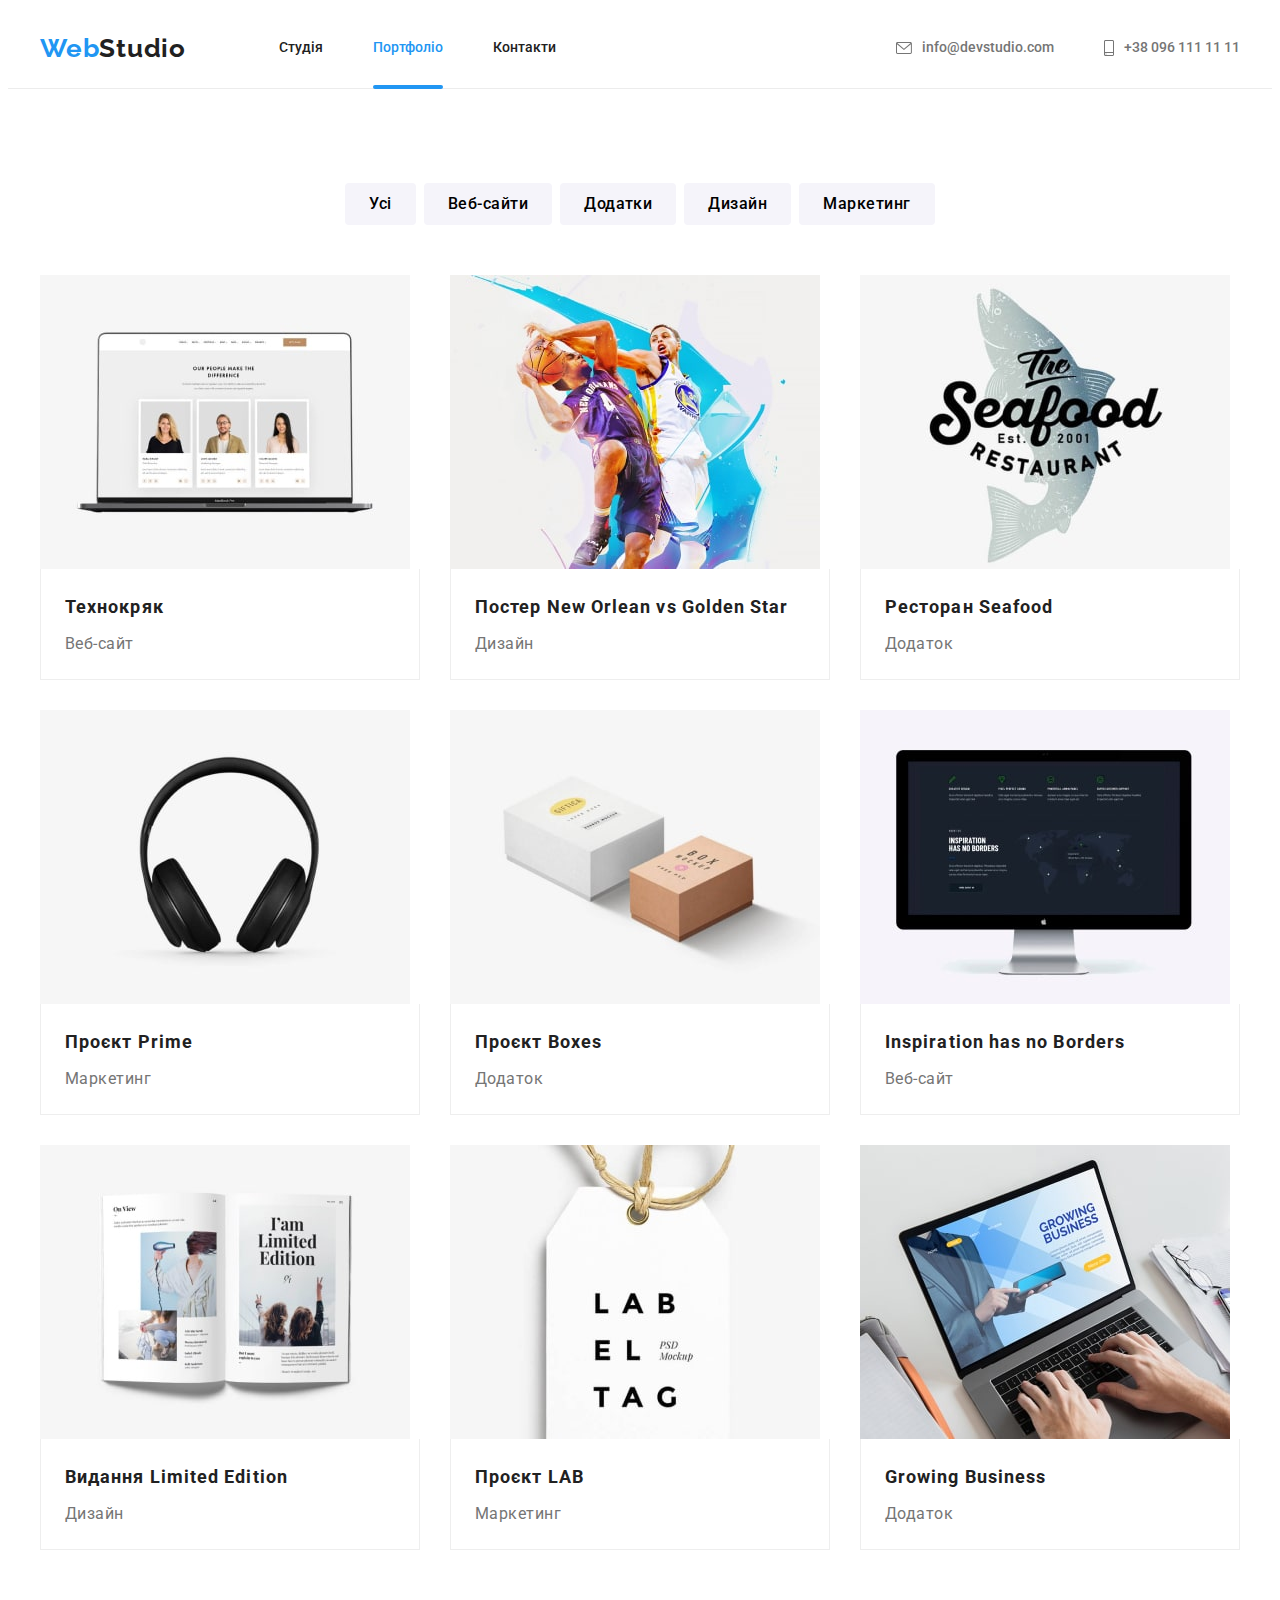
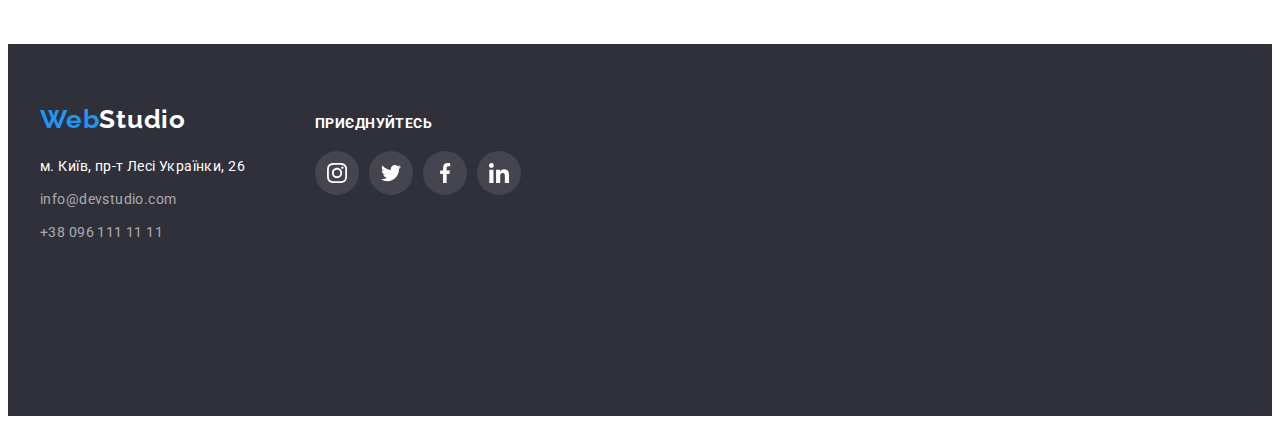
==== commit d56ece4c: "add js to modal win" ====
--- a/portfolio.html
+++ b/portfolio.html
@@ -346,17 +346,5 @@
         </div>
       </div>
     </footer>
-    <!------------------MODAL WINDOW---------------->
-    <div class="backdrop is-hidden">
-      <div class="modal">
-        <!-- <button type="button" class="modal-close">
-          <svg class="icon-modal-close">
-            <use></use>
-          </svg>
-        </button> -->
-      </div>
-    </div>
-    <script></script>
-    <script></script>
   </body>
 </html>
--- a/css/styles.css
+++ b/css/styles.css
@@ -365,30 +365,7 @@
   background-color: var(--blue-color);
   transition: background-color 250ms cubic-bezier(0.4, 0, 0.2, 1);
 }
-/* ---------------МОДАЛЬНЕ ВІКНО-------------- */
-
-.backdrop {
-  width: 100%;
-  height: 100%;
-  background-color: rgba(0, 0, 0, 0.2);
-  position: fixed;
-  top: 0;
-}
-
-.modal {
-  position: absolute;
-  width: 528px;
-  min-height: 581px;
-
-  background-color: var(--white-color);
-  box-shadow: 0px 1px 3px rgba(0, 0, 0, 0.12), 0px 1px 1px rgba(0, 0, 0, 0.14),
-    0px 2px 1px rgba(0, 0, 0, 0.2);
-  border-radius: 4px;
-  position: absolute;
-  top: 50%;
-  left: 50%;
-  transform: translate(-50%, -50%);
-}
+
 
 /*------------------ПРИХОВАНИЙ ЗАГОЛОВОК------------*/
 .visually-hidden {
@@ -753,3 +730,62 @@
   letter-spacing: 0.03em;
   color: var(--secondary-text-color);
 }
+
+/* ---------------МОДАЛЬНЕ ВІКНО-------------- */
+
+.backdrop {
+  transition: opacity 250ms cubic-bezier(0.4, 0, 0.2, 1), visibility 250ms cubic-bezier(0.4, 0, 0.2, 1);
+
+
+  width: 100%;
+  height: 100%;
+  background-color: rgba(0, 0, 0, 0.2);
+  position: fixed;
+  top: 0;
+}
+
+.modal {
+  position: absolute;
+  width: 528px;
+  min-height: 581px;
+
+  background-color: var(--white-color);
+  box-shadow: 0px 1px 3px rgba(0, 0, 0, 0.12), 0px 1px 1px rgba(0, 0, 0, 0.14),
+    0px 2px 1px rgba(0, 0, 0, 0.2);
+  border-radius: 4px;
+  position: absolute;
+  top: 50%;
+  left: 50%;
+  transform: translate(-50%, -50%) scaleY(1);
+  transition: transform 250ms cubic-bezier(0.4, 0, 0.2, 1);
+}
+
+.backdrop.is-hidden .modal {
+  transform: translate(-50%, -50%) scaleY(0);
+}
+
+.modal-close {
+  position: absolute;
+  right: 14px;
+  top: 14px;
+  display: flex;
+  align-items: center;
+  justify-content: center;
+
+  width: 30px;
+  height: 30px;
+  background-color: var(--white-color);
+  border: 1px solid rgba(0, 0, 0, 0.1);
+  border-radius: 50%;
+}
+
+.icon-modal-close {
+  width: 18px;
+  height: 18px;
+}
+
+.is-hidden {
+  opacity: 0;
+  visibility: hidden;
+  pointer-events: none;
+}